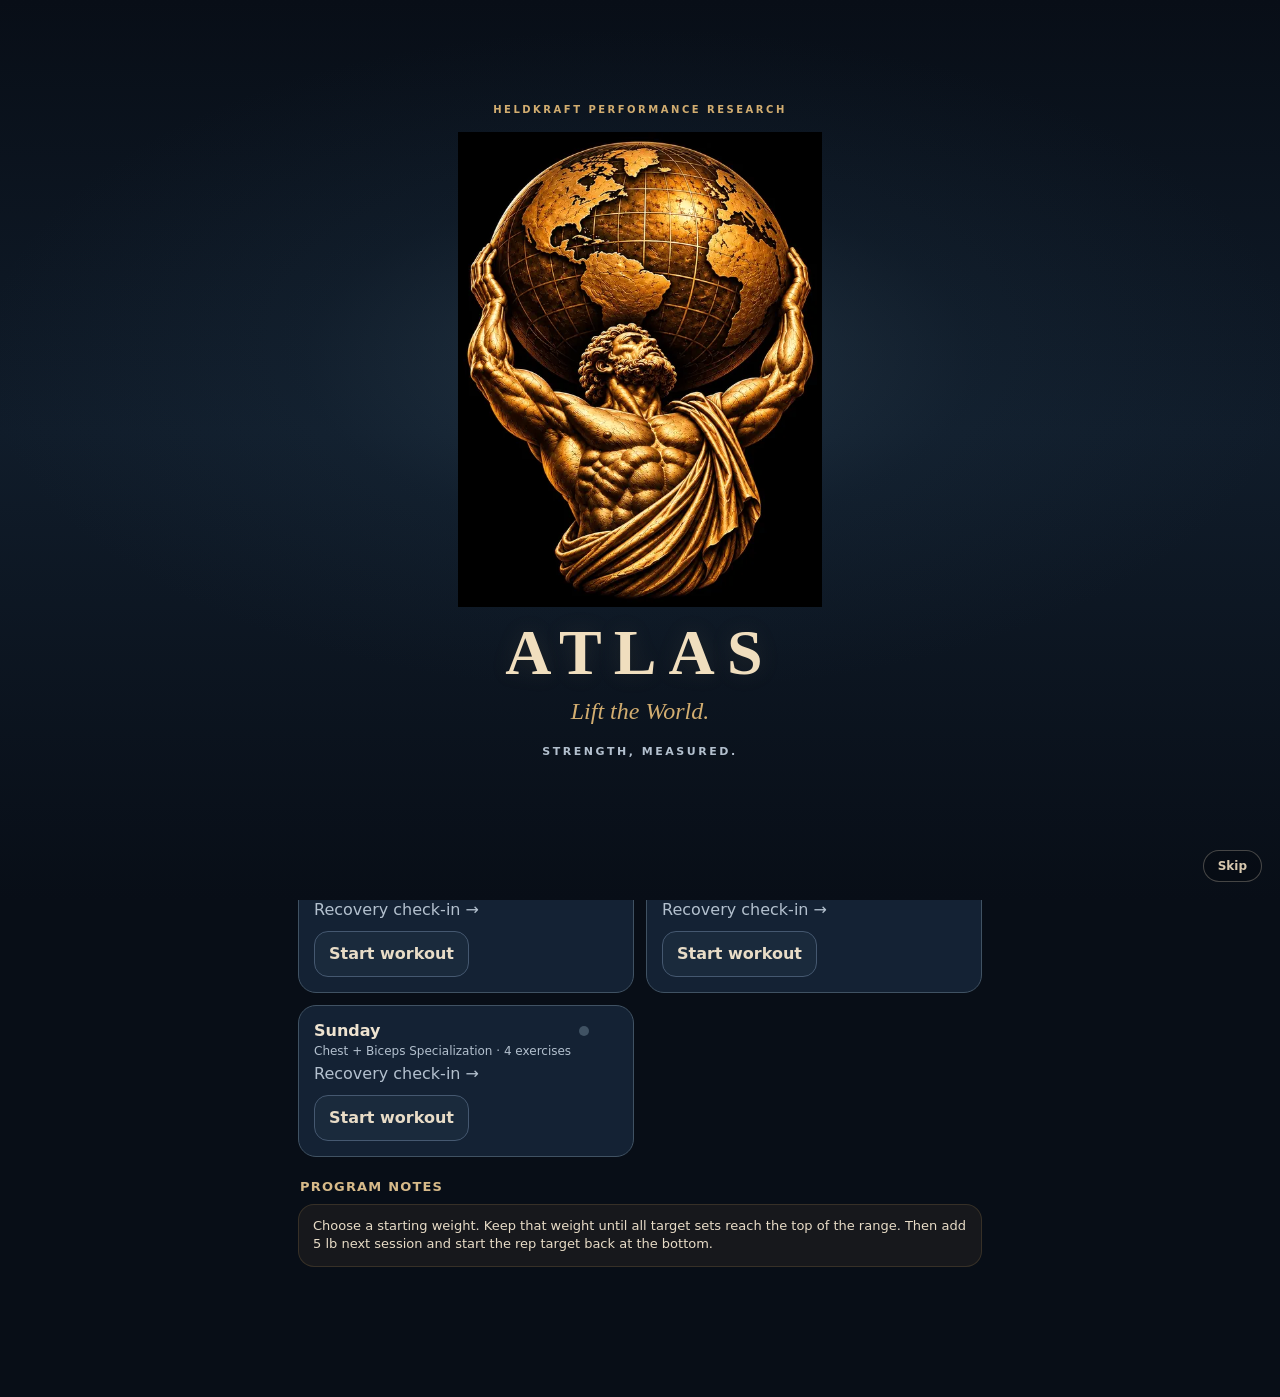
==== index.html @ 4b27bc98 "Stage matched navy and forest-green splash gradients without changing approved art" ====
<!doctype html>
<html lang="en">
<head>
  <meta charset="utf-8">
  <meta name="viewport" content="width=device-width, initial-scale=1, viewport-fit=cover">
  <meta name="theme-color" content="#080E17">
  <meta name="apple-mobile-web-app-capable" content="yes">
  <meta name="apple-mobile-web-app-status-bar-style" content="black-translucent">
  <meta name="apple-mobile-web-app-title" content="Atlas">
  <link rel="manifest" href="manifest.json?v=identity3">
  <link rel="apple-touch-icon" sizes="180x180" href="icons/apple-touch-icon.png?v=icons3">
  <link rel="icon" type="image/png" sizes="192x192" href="icons/icon-192.png?v=icons3">
  <link rel="stylesheet" href="styles.css?v=identity3">
  <title>Atlas · Heldkraft Performance Research</title>
  <style id="heldkraft-launch-style">
  /* Heldkraft launch sequence — uses the approved local icon artwork, not a replacement image. */
  .hk-launch{position:fixed;inset:0;z-index:10000;min-height:100vh;min-height:100dvh;background:radial-gradient(ellipse 70% 44% at 50% 38%,rgba(197,154,89,.14),transparent 80%),#151B23;color:#E8DCC7;display:flex;align-items:center;justify-content:center;padding:calc(36px + env(safe-area-inset-top)) 18px calc(54px + env(safe-area-inset-bottom));text-align:center;isolation:isolate;opacity:1;visibility:visible;transition:opacity .45s ease,visibility .45s ease}
  .hk-launch--leaving{opacity:0;visibility:hidden;pointer-events:none}
  .hk-launch-inner{width:100%;max-width:560px;margin:auto;transform:translateY(-1vh)}
  .hk-launch-studio{font:800 10px/1.45 Inter,system-ui,sans-serif;letter-spacing:.25em;color:#D6AF74;margin-bottom:14px}
  .hk-launch-art{width:min(84vw,340px);height:min(67vw,260px);max-height:260px;overflow:hidden;margin:0 auto 8px;position:relative}
  .hk-launch-art img{display:block;width:100%;height:auto;mix-blend-mode:screen;filter:brightness(1.06) saturate(.94);clip-path:inset(0 0 38% 0);-webkit-mask-image:radial-gradient(ellipse 43% 38% at 50% 30%,#000 37%,rgba(0,0,0,.88) 60%,transparent 98%);mask-image:radial-gradient(ellipse 43% 38% at 50% 30%,#000 37%,rgba(0,0,0,.88) 60%,transparent 98%)}
  .hk-launch-title{font:700 clamp(43px, 11.5vw, 64px)/1.05 Georgia,'Times New Roman',serif;letter-spacing:.19em;margin:0 0 9px;color:#F0DCB7;text-shadow:0 0 27px rgba(210,157,83,.11)}
  .hk-launch-tagline{font:italic 24px/1.35 Georgia,'Times New Roman',serif;color:#E5B977;margin:0 0 17px}
  .hk-launch-subtitle{font:700 11px/1.5 Inter,system-ui,sans-serif;letter-spacing:.23em;text-transform:uppercase;color:#BFC4C4;margin:0}
  .hk-launch-skip{position:absolute;right:18px;bottom:calc(18px + env(safe-area-inset-bottom));border:1px solid rgba(232,220,199,.28);border-radius:24px;padding:8px 14px;font:600 12px Inter,system-ui,sans-serif;color:#D8C9AF;background:rgba(0,0,0,.14);cursor:pointer}
  .hk-launch-skip:focus-visible{outline:2px solid #E5B977;outline-offset:3px}
  @media(max-width:380px){.hk-launch-studio{font-size:8px;letter-spacing:.2em}.hk-launch-art{width:min(87vw,300px);height:min(68vw,242px)}.hk-launch-tagline{font-size:21px}.hk-launch-subtitle{font-size:10px}}
  @media(prefers-reduced-motion:reduce){.hk-launch{transition:none}}
  
  
  /* Borderless splash art revision: use the uploaded full-resolution Atlas / golden apple, not the framed Home Screen icon. */
  .hk-launch{background:#080E17}
  .hk-launch-inner{transform:translateY(-1vh)}
  .hk-launch-art{width:min(94vw,460px);height:min(56vh,475px);height:min(56dvh,475px);max-height:none;overflow:visible;margin:0 auto 12px}
  .hk-launch-art img{display:block;width:100%;height:100%;object-fit:contain;object-position:center center;clip-path:none;mix-blend-mode:normal;filter:none;-webkit-mask-image:none;mask-image:none}
  @media(max-height:700px){.hk-launch-art{height:min(49vh,365px);height:min(49dvh,365px)}.hk-launch-studio{margin-bottom:9px}}
  @media(max-height:600px){.hk-launch-art{height:min(42vh,310px);height:min(42dvh,310px)}}
  
  
  /* Coordinated launch treatment: retain approved borderless sculpture. */
  .hk-launch{background:radial-gradient(ellipse 58% 41% at 50% 37%,rgba(16,34,56,.35),transparent 87%),#000}
  .hk-launch-art img{mix-blend-mode:screen}
  .hk-launch-title{color:#F0DEBE}
  .hk-launch-studio,.hk-launch-tagline{color:#D2AD70}
  .hk-launch-subtitle{color:#B3C0CE}
  .hk-launch-skip:focus-visible{outline-color:#D2AD70}

  /* Cohesive launch refinement: match Atlas app surfaces, with a faint steel-blue light. */
  .hk-launch{
    background:
      radial-gradient(ellipse 67% 48% at 50% 40%,rgba(99,136,158,.21) 0%,rgba(42,71,93,.12) 39%,rgba(8,14,23,0) 77%),
      linear-gradient(180deg,#080E17 0%,#101C2A 48%,#080E17 100%);
    color:#EEE3D0;
  }
  .hk-launch-art img{mix-blend-mode:screen;filter:saturate(.96) brightness(1.02)}
  .hk-launch-title{color:#F0DEBE;text-shadow:0 0 24px rgba(210,173,112,.12)}
  .hk-launch-studio,.hk-launch-tagline{color:#D2AD70}
  .hk-launch-subtitle{color:#B3C0CE}

  </style>
  <link rel="preload" href="./icons/atlas-launch.webp?v=2" as="image" type="image/webp">
</head>
<body>
  <section class="hk-launch hk-launch--atlas" id="hkLaunchSplash" role="status" aria-label="ATLAS launching">
    <div class="hk-launch-inner">
      <div class="hk-launch-studio">HELDKRAFT PERFORMANCE RESEARCH</div>
      <div class="hk-launch-art" aria-hidden="true"><img src="./icons/atlas-launch.webp?v=2" alt="" width="512" height="512" fetchpriority="high"></div>
      <h2 class="hk-launch-title">ATLAS</h2>
      <p class="hk-launch-tagline">Lift the World.</p>
      <p class="hk-launch-subtitle">Strength, Measured.</p>
    </div>
    <button class="hk-launch-skip" type="button" id="hkLaunchSkip" aria-label="Skip launch screen">Skip</button>
  </section>
  <script>
  (function(){
    'use strict';
    const splash=document.getElementById('hkLaunchSplash');
    const skip=document.getElementById('hkLaunchSkip');
    if(!splash)return;
    let dismissed=false;
    let timer;
    function dismiss(){
      if(dismissed)return;
      dismissed=true;
      splash.classList.add('hk-launch--leaving');
      const reduce=window.matchMedia&&window.matchMedia('(prefers-reduced-motion: reduce)').matches;
      window.setTimeout(function(){splash.remove();},reduce?0:490);
    }
    if(skip)skip.addEventListener('click',function(){window.clearTimeout(timer);dismiss();},{once:true});
    timer=window.setTimeout(dismiss,2250);
  })();
  </script>

  <header class="app-header">
    <div>
      <div class="eyebrow">HELDKRAFT PERFORMANCE RESEARCH</div>
      <h1>ATLAS <span class="header-program">/ Barbarian Bulk</span></h1>
    </div>
    <button class="icon-btn" id="menuBtn" aria-label="Open menu">☰</button>
  </header>

  <main id="app" class="app-shell"></main>

  <nav class="bottom-nav atlas-four-tabs" aria-label="Main navigation">
    <button data-route="home" class="nav-btn active"><svg aria-hidden="true" viewBox="0 0 24 24"><path d="M6 7v10M3 9v6M18 7v10M21 9v6M6 12h12"/></svg><small>Workout</small></button>
    <button data-route="exercises" class="nav-btn"><svg aria-hidden="true" viewBox="0 0 24 24"><path d="M12 6c-3-2-6-2-9-1v13c3-1 6-1 9 1m0-13c3-2 6-2 9-1v13c-3-1-6-1-9 1m0-13v13"/></svg><small>Exercises</small></button>
    <button data-route="volume" class="nav-btn"><svg aria-hidden="true" viewBox="0 0 24 24"><path d="M5 19V12m5 7V6m5 13V9m5 10V3"/></svg><small>Volume</small></button>
    <button data-route="progress" class="nav-btn"><svg aria-hidden="true" viewBox="0 0 24 24"><path d="m3 17 6-6 4 3 8-9M15 5h6v6"/></svg><small>Progress</small></button>
  </nav>

  <dialog id="menuDialog" class="menu-dialog">
    <button class="menu-item" data-action="route-progress">📈 Progress</button>
    <button class="menu-item" data-action="route-plates">🧮 Plate Counter</button>
    <button class="menu-item" data-action="route-cardio">🏃 Cardio</button>
    <button class="menu-item" data-action="route-notes">📝 Notes</button>
    <button class="menu-item" data-action="route-library">⚔️ Program Library</button>
    <button class="menu-item" data-action="route-artwork">🖼️ Exercise Gallery</button>
    <button class="menu-item" data-action="route-program">🛠️ Program Editor</button>
    <button class="menu-item" data-action="route-settings">⚙️ Settings</button>
    <a class="menu-item atlas-external-menu" href="./hesperides/">🍏 Open Hesperides ↗</a>
    <button class="menu-item" data-action="export-macros">📂 Export legacy macros</button>
    <button class="menu-item" data-action="route-macros">🗄️ Legacy macro history</button>
    <hr class="menu-separator">
    <button class="menu-item" data-action="export">Export backup</button>
    <label class="menu-item file-item">Import backup<input id="importInput" type="file" accept="application/json" hidden></label>
    <button class="menu-item danger" data-action="reset">Reset all local data</button>
    <button class="menu-item" data-action="close">Close</button>
  </dialog>

  <dialog id="plateDialog" class="menu-dialog plate-dialog"></dialog>
  <dialog id="exerciseDetailDialog" class="menu-dialog atlas-detail-dialog"></dialog>
  <dialog id="noteDialog" class="menu-dialog note-dialog"></dialog>
  <div id="toast" class="toast" role="status" aria-live="polite"></div>
  <div id="restTimerDock" class="rest-dock" aria-live="polite"></div>

  <script src="nutrition.js?v=37.1"></script>
  <script src="cardio.js?v=37.1"></script>
  <script src="rest-timer.js?v=37.1"></script>
  <script src="warmup.js?v=37.1"></script>
  <script src="weight-sync.js?v=37.1"></script>
  <script src="volume.js?v=37.1"></script>
  <script src="plate-counter.js?v=37.1"></script>
  <script src="exercise-library.js?v=37.1"></script>
  <script src="atlas-programs.js?v=37.1"></script>
  <script src="atlas-recovery.js?v=37.1"></script>
  <script src="atlas-art-v36.js?v=37.1"></script>
  <script src="app.js?v=37.1" defer></script>
</body>
</html>
---- styles.css ----
:root{
  --bg:#151B23;--panel:#202A35;--panel2:#26323E;--text:#E8DCC7;--muted:#AEB9C3;--line:#56616D;
  --accent:#C59A59;--good:#46d18b;--warn:#ffcb57;--danger:#ff6b6b;--radius:18px;
  font-family:Inter,ui-sans-serif,system-ui,-apple-system,BlinkMacSystemFont,"Segoe UI",sans-serif;
}
*{box-sizing:border-box}html,body{margin:0;background:var(--bg);color:var(--text);min-height:100%;-webkit-tap-highlight-color:transparent}body{padding-bottom:calc(112px + env(safe-area-inset-bottom))}
button,input,select{font:inherit}button{color:inherit}button:focus-visible,input:focus-visible,select:focus-visible{outline:3px solid rgba(197,154,89,.45);outline-offset:2px}
.app-header{position:sticky;top:0;z-index:20;display:flex;justify-content:space-between;align-items:center;padding:calc(16px + env(safe-area-inset-top)) 18px 12px;background:rgba(11,15,20,.95);backdrop-filter:blur(16px);border-bottom:1px solid var(--line)}
.eyebrow{font-size:10px;font-weight:800;letter-spacing:.12em;color:var(--accent)}h1{font-size:24px;line-height:1.1;margin:3px 0 0}.icon-btn{width:44px;height:44px;border:1px solid var(--line);background:var(--panel);border-radius:14px;font-size:22px}
.app-shell{max-width:720px;margin:0 auto;padding:18px}.section-title{font-size:13px;text-transform:uppercase;letter-spacing:.08em;color:var(--muted);margin:22px 2px 10px;font-weight:800}
.hero{background:linear-gradient(135deg,#27313B,#202A35);border:1px solid var(--line);border-radius:24px;padding:18px;margin-bottom:16px}.hero h2{margin:0 0 6px;font-size:22px}.hero p{margin:0;color:var(--muted);font-size:14px}
.select-row{display:grid;grid-template-columns:1fr 1fr;gap:10px;margin-top:14px}.field-label{font-size:11px;color:var(--muted);display:block;margin:0 0 6px;font-weight:700;text-transform:uppercase}.select,.input{width:100%;height:46px;background:#171F29;border:1px solid var(--line);border-radius:12px;color:var(--text);padding:0 12px}
.day-grid{display:grid;grid-template-columns:1fr 1fr;gap:12px}.day-card{background:var(--panel);border:1px solid var(--line);border-radius:18px;padding:15px;min-height:132px;display:flex;flex-direction:column;justify-content:space-between}.day-top{display:flex;justify-content:space-between;gap:8px}.day-name{font-weight:800}.focus{font-size:12px;color:var(--muted);margin-top:4px}.done-dot{width:10px;height:10px;border-radius:50%;background:var(--line);margin-top:5px}.done-dot.done{background:var(--good);box-shadow:0 0 0 5px rgba(70,209,139,.12)}
.primary,.secondary,.danger-btn{border:0;border-radius:14px;min-height:46px;padding:0 14px;font-weight:800;cursor:pointer}.primary{background:var(--accent);color:#151515}.secondary{background:var(--panel2);border:1px solid var(--line)}.danger-btn{background:rgba(255,107,107,.12);color:var(--danger);border:1px solid rgba(255,107,107,.25)}
.action-row{display:flex;gap:10px;flex-wrap:wrap}.action-row>*{flex:1;min-width:140px}
.progress-bar{height:7px;background:#303B48;border-radius:20px;overflow:hidden}.progress-fill{height:100%;background:var(--accent);border-radius:20px;transition:width .2s}
.workout-head{display:flex;justify-content:space-between;align-items:flex-start;gap:10px;margin-bottom:14px}.back{border:1px solid var(--line);background:var(--panel);border-radius:12px;padding:10px 12px}.workout-head h2{margin:0;font-size:22px}.workout-head p{margin:5px 0 0;color:var(--muted);font-size:13px}
.exercise{background:var(--panel);border:1px solid var(--line);border-radius:20px;margin:12px 0;padding:15px}.exercise-head{display:flex;justify-content:space-between;gap:12px;align-items:flex-start}.exercise-name{font-weight:850;font-size:17px}.range{color:var(--muted);font-size:12px;margin-top:3px}.add-badge{font-size:10px;font-weight:900;color:#111;background:var(--accent);padding:6px 8px;border-radius:999px;white-space:nowrap}.keep-badge{font-size:10px;font-weight:900;color:var(--muted);border:1px solid var(--line);padding:5px 7px;border-radius:999px;white-space:nowrap}
.set-table{display:grid;grid-template-columns:38px 1fr 1fr 38px 32px;gap:8px;margin-top:13px;align-items:center}.set-table.header{color:var(--muted);font-size:11px;text-transform:uppercase;font-weight:800}.set-num{color:var(--muted);font-weight:800;text-align:center}.mini-input{height:42px;border-radius:11px;background:#171F29;border:1px solid var(--line);color:var(--text);padding:0 9px;width:100%;text-align:center}.set-status{font-size:16px;text-align:center}.set-status.good{color:var(--good)}.set-status.bad{color:var(--muted)}
.metrics{display:grid;grid-template-columns:repeat(3,1fr);gap:8px;margin-top:14px}.metric{background:#171F29;border:1px solid var(--line);border-radius:13px;padding:10px}.metric .label{font-size:10px;color:var(--muted);text-transform:uppercase;font-weight:800}.metric .value{font-size:18px;font-weight:900;margin-top:2px}
.progress-list{display:grid;gap:10px}.progress-item{background:var(--panel);border:1px solid var(--line);border-radius:16px;padding:14px}.progress-item .top{display:flex;justify-content:space-between;gap:10px}.progress-item .exercise-name{font-size:15px}.mini-grid{display:grid;grid-template-columns:repeat(6,1fr);gap:5px;margin-top:10px}.week-chip{background:#171F29;border:1px solid var(--line);border-radius:9px;padding:8px 2px;text-align:center}.week-chip .w{font-size:9px;color:var(--muted)}.week-chip .v{font-size:11px;font-weight:800;margin-top:2px}.week-chip.active{border-color:rgba(197,154,89,.6)}
.info{background:rgba(197,154,89,.08);border:1px solid rgba(197,154,89,.18);border-radius:16px;padding:12px 14px;color:#E8DCC7;font-size:13px;line-height:1.45}.muted{color:var(--muted)}.empty{padding:30px 0;text-align:center;color:var(--muted)}
.bottom-nav{position:fixed;left:0;right:0;bottom:0;z-index:30;background:rgba(14,19,26,.97);backdrop-filter:blur(16px);border-top:1px solid var(--line);display:grid;grid-template-columns:repeat(5,minmax(0,1fr));padding:8px max(8px,env(safe-area-inset-left)) calc(8px + env(safe-area-inset-bottom))}.nav-btn{border:0;background:none;padding:7px 4px;border-radius:12px;display:flex;flex-direction:column;align-items:center;gap:3px;color:var(--muted)}.nav-btn.active{color:var(--accent);background:rgba(197,154,89,.06)}.nav-btn span{font-size:19px}.nav-btn small{font-size:10px;font-weight:800}
.menu-dialog{border:1px solid var(--line);border-radius:20px;background:var(--panel);color:var(--text);padding:8px;min-width:min(92vw,360px);box-shadow:0 25px 80px rgba(0,0,0,.45)}.menu-dialog::backdrop{background:rgba(0,0,0,.6)}.menu-item{display:block;width:100%;border:0;background:none;text-align:left;padding:14px 13px;border-radius:13px}.menu-item:hover{background:var(--panel2)}.menu-item.danger{color:var(--danger)}.menu-separator{border:0;border-top:1px solid var(--line);margin:6px 8px}
.toast{position:fixed;left:50%;bottom:92px;transform:translate(-50%,20px);opacity:0;pointer-events:none;z-index:50;background:#f6f6f6;color:#111;padding:11px 15px;border-radius:999px;font-size:13px;font-weight:800;transition:.2s}.toast.show{opacity:1;transform:translate(-50%,0)}
@media (max-width:460px){.day-grid{grid-template-columns:1fr}.select-row{grid-template-columns:1fr 1fr}.app-shell{padding:15px}.metrics{grid-template-columns:1fr 1fr 1fr}.mini-grid{grid-template-columns:repeat(6,1fr)}}

.macro-grid{display:grid;grid-template-columns:repeat(3,1fr);gap:10px}.macro-card{background:var(--panel);border:1px solid var(--line);border-radius:18px;padding:14px}.macro-big{font-size:28px;font-weight:900}.macro-table{width:100%;border-collapse:collapse}.macro-table th,.macro-table td{padding:9px 5px;border-bottom:1px solid var(--line);text-align:right}.macro-table th:first-child,.macro-table td:first-child{text-align:left}.recommend{margin-top:14px;border-radius:16px;padding:14px;background:rgba(197,154,89,.08);border:1px solid rgba(197,154,89,.18)}.history-row{display:grid;grid-template-columns:1.2fr repeat(4,.8fr);gap:5px;font-size:12px;padding:8px 0;border-bottom:1px solid var(--line)}@media(max-width:460px){.macro-grid{grid-template-columns:1fr 1fr}.history-row{grid-template-columns:1.3fr repeat(4,.7fr);font-size:10px}}

.volume-card{background:var(--panel);border:1px solid var(--line);border-radius:16px;padding:14px;margin-bottom:10px}.volume-row{display:grid;grid-template-columns:1.25fr .75fr .75fr .7fr;gap:8px;align-items:center}.volume-head{font-size:10px;color:var(--muted);font-weight:800;text-transform:uppercase}.volume-number{font-weight:900;text-align:center}.volume-status{font-size:11px;font-weight:900;text-align:center;padding:5px 7px;border-radius:999px}.volume-status.MV{background:rgba(148,163,184,.15)}.volume-status.MEV{background:rgba(56,189,248,.15)}.volume-status.MAV{background:rgba(34,197,94,.15)}.volume-status.MRV{background:rgba(239,68,68,.18)}

.superset-badge{display:inline-block;margin-left:8px;padding:2px 7px;border:1px solid var(--accent);border-radius:999px;color:var(--accent);font-size:10px;font-weight:800;letter-spacing:.06em;vertical-align:middle}
.rest-controls{display:flex;justify-content:space-between;align-items:center;gap:10px;margin-top:14px;padding:11px 12px;background:#171F29;border:1px solid var(--line);border-radius:14px}.rest-label{font-size:12px;font-weight:900;text-transform:uppercase;letter-spacing:.06em}.rest-note{font-size:10px;color:var(--muted);margin-top:3px}.rest-start{min-height:42px;flex:0 0 auto}.rest-dock{position:fixed;left:12px;right:12px;bottom:calc(88px + env(safe-area-inset-bottom));z-index:40;background:rgba(18,24,33,.98);border:1px solid rgba(197,154,89,.35);border-radius:20px;padding:12px;box-shadow:0 18px 50px rgba(0,0,0,.45);transform:translateY(20px);opacity:0;pointer-events:none;transition:.18s}.rest-dock.show{transform:translateY(0);opacity:1;pointer-events:auto}.rest-dock-head{display:flex;justify-content:space-between;align-items:center;gap:10px}.rest-dock-title{font-size:10px;letter-spacing:.1em;color:var(--accent);font-weight:900}.rest-dock-time{font-size:32px;font-weight:950;line-height:1;margin-top:4px}.rest-dock-actions{display:grid;grid-template-columns:1fr 1fr 1fr;gap:8px;margin-top:10px}.rest-dock-actions .secondary{min-height:42px}.rest-dock .icon-btn{width:42px;height:42px}@media(max-width:460px){.rest-controls{align-items:stretch;flex-direction:column}.rest-start{width:100%}.rest-dock{left:8px;right:8px}}

.warmup-block{margin-top:14px;padding:11px 12px;background:rgba(197,154,89,.055);border:1px solid rgba(197,154,89,.16);border-radius:14px}.warmup-title{font-size:11px;font-weight:900;text-transform:uppercase;letter-spacing:.07em;color:var(--accent);margin-bottom:4px}.warmup-row{display:flex;justify-content:space-between;align-items:center;gap:10px;padding:9px 0;border-top:1px solid rgba(255,255,255,.06)}.warmup-row:first-of-type{border-top:0}.warmup-row b{display:block;font-size:14px}.warmup-row span{display:block;color:var(--muted);font-size:10px;margin-top:2px}.warmup-rest{min-height:38px;padding:0 10px;font-size:11px;white-space:nowrap}.warmup-foot,.warmup-empty{font-size:10px;color:var(--muted);line-height:1.4;margin-top:5px}@media(max-width:460px){.warmup-row{align-items:stretch;flex-direction:column}.warmup-rest{width:100%}}

/* v18 rep-range placeholders + plate counter */
.set-reps::placeholder{color:#7f8a98;opacity:.85;font-weight:800}.plate-quick{border:1px solid rgba(197,154,89,.3);background:rgba(197,154,89,.07);color:var(--accent);border-radius:11px;padding:7px 9px;font-size:11px;font-weight:900;white-space:nowrap}.bottom-nav{grid-template-columns:repeat(5,minmax(0,1fr));white-space:nowrap}.bottom-nav .nav-btn small{font-size:10px}.plate-controls{display:grid;gap:10px}.bar-presets{display:flex;gap:7px;flex-wrap:wrap}.bar-presets button{border:1px solid var(--line);background:#171F29;color:var(--text);border-radius:11px;min-height:40px;padding:0 10px;font-weight:800}.bar-presets button.active{border-color:var(--accent);color:var(--accent);background:rgba(197,154,89,.08)}.hidden{display:none!important}.plate-target-row{display:grid;grid-template-columns:70px 1fr 70px;gap:8px}.plate-target-input{text-align:center;font-size:20px;font-weight:900}.plate-slider{width:100%;accent-color:var(--accent)}.plate-result{margin-top:4px}.plate-total{font-size:38px;font-weight:950;text-align:center;margin:8px 0 14px}.plate-total span{font-size:12px;color:var(--muted);font-weight:800}.plate-side-title{text-align:center;text-transform:uppercase;font-size:10px;color:var(--muted);font-weight:900;letter-spacing:.08em}.plate-stack{display:flex;gap:8px;flex-wrap:wrap;justify-content:center;margin:10px 0}.plate-chip{min-width:105px;background:#171F29;border:1px solid var(--line);border-radius:14px;padding:11px;text-align:center}.plate-chip b{display:block;font-size:16px}.plate-chip span{font-size:10px;color:var(--muted)}.plate-math{text-align:center;font-size:11px}.plate-dialog{width:min(92vw,520px);padding:16px}.plate-dialog-head{display:flex;justify-content:space-between;align-items:center;margin-bottom:12px}.plate-dialog-head h3{margin:0;font-size:20px}@media(max-width:460px){.plate-quick{padding:6px 7px}.bottom-nav .nav-btn{padding:6px 1px}.bottom-nav .nav-btn span{font-size:17px}.bottom-nav .nav-btn small{font-size:8px}.plate-target-row{grid-template-columns:60px 1fr 60px}}
.program-editor-list{display:grid;gap:12px}.program-slot{display:block}.editor-grid{display:grid;grid-template-columns:repeat(3,1fr);gap:10px;margin-top:10px}@media(max-width:520px){.editor-grid{grid-template-columns:1fr 1fr 1fr}.program-slot .select{margin-top:6px}}

/* v20 workout / exercise / set notes */
.note-btn{border:1px solid var(--line);background:var(--panel2);color:var(--text);border-radius:12px;min-height:42px;padding:0 11px;font-size:11px;font-weight:850;white-space:nowrap}.note-btn.has-note{border-color:rgba(197,154,89,.55);color:var(--accent);background:rgba(197,154,89,.08)}.note-btn.compact{width:38px;min-height:38px;padding:0;font-size:15px}.note-dialog{width:min(92vw,520px);padding:16px}.note-dialog-head{display:flex;justify-content:space-between;align-items:flex-start;gap:12px}.note-dialog-head h3{margin:0;font-size:19px}.note-textarea{width:100%;min-height:150px;resize:vertical;margin-top:14px;border:1px solid var(--line);border-radius:14px;background:#171F29;color:var(--text);padding:12px;font:inherit;line-height:1.45}.note-textarea:focus{outline:3px solid rgba(197,154,89,.35);outline-offset:2px}@media(max-width:460px){.set-table{grid-template-columns:32px 1fr 1fr 36px 24px;gap:6px}.note-btn.compact{width:36px}.workout-head>.note-btn{margin-top:0}}
/* v21 searchable/filterable notes */
.notes-search{margin-top:14px}.notes-search .input{width:100%}.notes-filters{display:grid;grid-template-columns:repeat(4,1fr);gap:10px;margin-top:12px}.notes-result-summary{margin-top:12px;font-size:12px;color:var(--muted)}.notes-list{display:grid;gap:10px}.note-result{background:var(--panel);border:1px solid var(--line);border-radius:16px;padding:14px}.note-result-top{display:flex;justify-content:space-between;gap:12px;align-items:flex-start}.note-result h3{margin:5px 0 0;font-size:16px}.note-type{font-size:9px;text-transform:uppercase;letter-spacing:.08em;color:var(--accent);font-weight:900}.note-meta{font-size:10px;color:var(--muted);white-space:nowrap}.note-result p{margin:12px 0;color:var(--text);white-space:pre-wrap;line-height:1.45}.note-result .secondary{min-height:38px}@media(max-width:760px){.notes-filters{grid-template-columns:1fr 1fr}}@media(max-width:460px){.notes-filters{grid-template-columns:1fr}.note-result-top{flex-direction:column;gap:4px}}

/* v24: visually distinct exercise cards and compact, collapsed warm-up */
.exercise{background:#202A35;border:1px solid #56616D;border-radius:19px;margin:20px 0;padding:16px;box-shadow:0 6px 18px rgba(0,0,0,.16);border-left:4px solid #78828D}
.exercise.exercise-active{border-left-color:#65a8f5;background:#273746}
.exercise.exercise-complete{border-left-color:var(--good)}
.exercise-index{font-size:10px;font-weight:850;letter-spacing:.09em;color:#D2C4AE;margin-bottom:5px}
.exercise-head{padding-bottom:12px;border-bottom:1px solid #56616D;flex-wrap:wrap}
.exercise-name{font-size:18px;line-height:1.25}
.exercise .set-table.header{margin-top:15px}
.warmup-disclosure{margin-top:12px;background:#19232E;border:1px solid #56616D;border-radius:12px;overflow:hidden}
.warmup-disclosure summary{padding:12px 13px;cursor:pointer;color:#E8DCC7;font-size:12px;font-weight:850;list-style-position:inside}
.warmup-disclosure summary span{font-weight:500;color:#C2B6A4}
.warmup-disclosure[open] summary{border-bottom:1px solid #56616D}
.warmup-disclosure .warmup-block{margin:8px;border-color:#56616D}
.editor-slot-head{display:flex;align-items:center;justify-content:space-between;gap:8px}
.editor-move-controls{display:flex;gap:7px}
.editor-move-controls button{min-width:43px;min-height:42px;font-size:19px}
.editor-move-controls button:disabled{opacity:.3}

/* v25 Heldkraft Atlas heritage palette */
.app-header{background:rgba(21,27,35,.97)}
.bottom-nav{background:rgba(21,27,35,.98)}
.hero{background:linear-gradient(135deg,#26323E,#202A35)}
.primary,.add-badge{color:#151B23}
.exercise{background:#202A35;border-color:#56616D}
.exercise.exercise-active{background:#273746}
.warmup-disclosure{background:#19232E}

.exercise-actions{display:flex;gap:8px;flex-wrap:wrap;margin:10px 0 4px}.exercise-actions button{flex:1;min-width:125px}.skipped-exercise{opacity:.7;border-style:dashed}.swap-option{display:flex;gap:10px;align-items:center;padding:10px 0;color:var(--text);font-size:14px}.swap-option input{accent-color:#C59A59}

/* v27: Heldkraft Atlas heritage interface — dark, gold, high legibility */
:root{--bg:#151B23;--panel:#202A35;--panel2:#273440;--text:#E8DCC7;--muted:#B8C2CB;--accent:#C59A59;--line:#56616D}
body{background:#151B23;color:#E8DCC7}
.app-header{background:#151B23;border-bottom:1px solid rgba(197,154,89,.24)}
.app-header .eyebrow{color:#C59A59;letter-spacing:.15em;font-size:9px}
.app-header h1{color:#E8DCC7;letter-spacing:.15em;font-family:Georgia,serif;font-size:22px}
.header-program{font:600 11px system-ui,sans-serif;letter-spacing:0;color:#AAB7C7;vertical-align:middle}
.hero{background:linear-gradient(150deg,#263440,#19232D);border:1px solid rgba(197,154,89,.28)}
.hero h2,.workout-head h2{color:#E8DCC7}
.section-title{color:#D7BA89;letter-spacing:.09em}
.exercise{background:#202A35!important;border:1px solid #56616D;border-left:3px solid #758394!important;border-radius:19px;box-shadow:0 12px 32px rgba(0,0,0,.22);padding:16px;margin:20px 0}
.exercise.exercise-active{border-left-color:#C59A59!important;background:#253442!important}
.exercise.exercise-complete{border-left-color:#72BD91!important}
.exercise-head{border-bottom:1px solid rgba(232,220,199,.18);padding-bottom:13px;gap:8px}
.exercise-index{color:#C59A59;font-size:10px;letter-spacing:.12em}
.exercise-name{font-size:19px;font-weight:850;color:#F5EADB}
.exercise .range{color:#C4CFD7}
.exercise-more{margin:10px 0 6px;position:relative}
.exercise-more>summary{list-style:none;display:inline-flex;align-items:center;gap:7px;border:1px solid rgba(197,154,89,.55);color:#EAC17D;border-radius:12px;min-height:38px;padding:0 13px;cursor:pointer;font-weight:900;letter-spacing:2px;background:#17222D}
.exercise-more>summary::-webkit-details-marker{display:none}
.exercise-more>summary span{font-size:11px;letter-spacing:0;font-weight:750}
.exercise-more[open]>summary{background:#3A3026}
.exercise-more .exercise-actions{display:grid;grid-template-columns:1fr 1fr;gap:8px;background:#18222C;border:1px solid #56616D;border-radius:12px;padding:9px;margin:8px 0 0}
.exercise-more .exercise-actions button{min-width:0;min-height:44px}
.mini-input,.input,.select{background:#18222D!important;color:#F1E7D7!important;border-color:#56616D!important}
.mini-input:focus,.input:focus,.select:focus{outline:2px solid rgba(197,154,89,.65);outline-offset:1px}
.set-table.header{color:#C59A59;letter-spacing:.08em;text-transform:uppercase}
.metrics .metric{background:#18232E;border:1px solid #485969;border-radius:12px}
.metrics .value{color:#F2E5D0}
.primary{background:linear-gradient(135deg,#E2B875,#C59A59)!important;color:#151B23!important;font-weight:900;border-radius:12px}
.secondary{border-color:#56616D;color:#E8DCC7;background:#25313E}
.bottom-nav{background:#151B23;border-top:1px solid rgba(197,154,89,.3)}
.bottom-nav .nav-btn.active{color:#E6BA72}
.warmup-disclosure{background:#17222D;border-color:#485969}
.note-btn.has-note{border-color:#C59A59}
.menu-dialog,.note-dialog,.plate-dialog{background:#1C2732;color:#E8DCC7;border:1px solid #56616D}
@media(max-width:460px){.app-header h1{font-size:20px}.header-program{font-size:9px}.exercise{padding:13px}.exercise-more .exercise-actions{grid-template-columns:1fr}.exercise-more .exercise-actions button{width:100%}}


/* v28: original offline exercise studies and clearer illustrated workout headers */
.exercise-head{display:flex;align-items:center;gap:12px}
.exercise-heading{flex:1;min-width:155px}
.exercise-illustration{flex:0 0 108px;width:108px;height:92px;border:1px solid rgba(197,154,89,.38);background:#17222D;border-radius:14px;overflow:hidden;padding:0;cursor:pointer;display:flex;align-items:center;justify-content:center}
.exercise-illustration img{width:100%;height:100%;object-fit:contain;display:block}
.exercise-illustration:focus-visible{outline:3px solid #C59A59;outline-offset:2px}
.exercise-illustration:hover{border-color:#C59A59}
.exercise-head .plate-quick{margin-left:auto}
.atlas-detail-dialog{width:min(94vw,500px);max-height:85vh;overflow-y:auto;padding:18px;border-radius:20px}
.atlas-detail-top{display:flex;justify-content:space-between;gap:10px;align-items:start}
.atlas-detail-top h2{margin:4px 0 12px;color:#E8DCC7;font-family:Georgia,serif}
.atlas-detail-art{display:block;width:100%;max-height:275px;object-fit:contain;border-radius:16px;background:#17222D;border:1px solid #56616D}
.atlas-detail-grid{display:grid;gap:10px;margin:14px 0}
.atlas-detail-grid>div{padding:11px;border:1px solid #56616D;border-radius:12px;background:#17222D}
.atlas-detail-grid small{display:block;color:#C59A59;font-size:10px;letter-spacing:.07em;margin-bottom:4px}
.atlas-detail-grid strong{font-size:13px;color:#E8DCC7}
.atlas-detail-note{font-size:12px;line-height:1.5;color:#B8C2CB}
@media(max-width:410px){.exercise-illustration{flex-basis:80px;width:80px;height:78px}.exercise-heading{min-width:110px}.exercise-name{font-size:16px}}

/* Atlas dual-illustration pilot */
.atlas-pilot-positions{display:grid;grid-template-columns:1fr 1fr;gap:10px;margin:12px 0}
.atlas-pilot-positions>div,.atlas-pilot-cues{background:#17222D;border:1px solid #56616D;border-radius:12px;padding:12px}
.atlas-pilot-positions small,.atlas-pilot-cues small{display:block;color:#C59A59;font-size:11px;letter-spacing:.08em;font-weight:700;margin-bottom:6px}
.atlas-pilot-positions span{display:block;color:#E8DCC7;font-size:12px;line-height:1.5}
.atlas-pilot-cues ul{margin:7px 0 0;padding-left:20px;color:#E8DCC7;font-size:13px;line-height:1.65}

/* v30: technical movement position schematics */
.atlas-position-art{width:100%;height:auto;aspect-ratio:7/5;object-fit:contain;display:block;background:#151B23;border:1px solid #56616D;border-radius:10px;margin:7px 0}
.atlas-pilot-positions{display:grid;grid-template-columns:repeat(2,minmax(0,1fr));gap:10px}
.atlas-pilot-positions>div{min-width:0}
.atlas-pilot-positions span{font-size:.78rem;line-height:1.35;display:block}

/* v32: genuine engraved start/finish illustrations, no stick-figure schematics */
.atlas-position-art{height:clamp(140px,33vw,230px);aspect-ratio:auto;object-fit:contain;background:#101820;padding:3px}
@media(max-width:420px){.atlas-pilot-positions>div{padding:8px}.atlas-position-art{height:170px}}


/* ATLAS v35 — per-muscle recovery check-in and adjusted volume */
.recovery-panel{border:1px solid rgba(197,154,89,.58);background:linear-gradient(155deg,#1C2935,#18222D)}
.recovery-panel .exercise-name{color:#E8DCC7}
.recovery-grid{display:grid;grid-template-columns:repeat(2,minmax(0,1fr));gap:10px;margin:13px 0}
.recovery-field{display:flex;flex-direction:column;gap:5px;min-width:0}
.recovery-field .select{width:100%;max-width:100%;font-size:14px}
.recovery-warning{margin:12px 0;font-size:12px}
.recovery-note{border:1px solid #43515e;background:#151e28;padding:10px;border-radius:10px;line-height:1.35}
.recovery-note strong{display:block;font-size:13px;color:#D9B177}
.recovery-note .muted{margin-top:6px;font-size:12px}
.recovery-set-list{display:flex;flex-direction:column;gap:7px;margin:12px 0}
.recovery-set-row{display:flex;justify-content:space-between;align-items:center;gap:12px;padding:9px 10px;border:1px solid #3d4a58;border-radius:10px;background:#151e28}
.recovery-set-row strong{font-size:13px}
.recovery-set-row .muted{font-size:11px;margin-top:4px}
.recovery-set-row label{display:flex;flex-direction:column;gap:4px;min-width:72px}
.recovery-set-input{width:72px;max-width:72px;text-align:center}
.recovery-volume-row{display:grid;grid-template-columns:minmax(94px,2fr) repeat(3,minmax(36px,1fr)) minmax(42px,.85fr);gap:5px;align-items:center;padding:11px 8px;font-size:12px}
.recovery-volume-row .volume-number{text-align:center;white-space:nowrap}
.recovery-volume-row .volume-status{font-size:10px;text-align:center;overflow:hidden}
.recovery-volume-head{font-size:10px;font-weight:700;letter-spacing:.02em;color:#D4AD70}
.recovery-volume-head>div:not(:first-child){text-align:center}
@media(max-width:540px){.recovery-grid{grid-template-columns:1fr}.recovery-volume-row{grid-template-columns:minmax(85px,2fr) repeat(3,minmax(33px,1fr)) minmax(38px,.8fr);font-size:11px;padding:9px 5px}}


/* ATLAS v36 — image-first Exercise Gallery and CC0 anatomical reference art */
.atlas-art-reference{filter:grayscale(1) sepia(1) saturate(2.35) hue-rotate(-8deg) contrast(1.18) brightness(.94)}
.atlas-gallery-grid{display:grid;grid-template-columns:repeat(2,minmax(0,1fr));gap:12px;margin:12px 0 24px}
.atlas-gallery-card{display:flex;flex-direction:column;position:relative;text-align:left;padding:9px;min-width:0;min-height:222px;background:#18242f;border:1px solid #485969;border-radius:14px;color:#E8DCC7;cursor:pointer}
.atlas-gallery-card:focus-visible,.atlas-gallery-card:hover{outline:2px solid #C59A59;outline-offset:1px}
.atlas-gallery-card[hidden]{display:none!important}
.atlas-gallery-image{height:158px;display:flex;align-items:center;justify-content:center;overflow:hidden;border-radius:9px;background:#101820;border:1px solid #263746}
.atlas-gallery-image img{width:100%;height:100%;max-height:100%;object-fit:contain}
.atlas-gallery-description{padding:9px 3px 3px;display:flex;flex-direction:column;gap:4px}
.atlas-gallery-description b{font-size:13px;line-height:1.25;color:#E8DCC7}
.atlas-gallery-description small{font-size:10px;line-height:1.35;color:#AEBEC9}
.atlas-gallery-flag{position:absolute;top:14px;right:14px;color:#151B23;background:#D4AC67;font-size:12px;font-weight:900;width:22px;height:22px;border-radius:999px;display:grid;place-items:center}
.atlas-art-frames{display:grid;grid-template-columns:repeat(2,minmax(0,1fr));gap:10px;margin:14px 0}
.atlas-art-frames>div{background:#111c27;border:1px solid #485969;padding:7px;border-radius:12px;min-width:0}
.atlas-art-frames small{display:block;font-size:10px;font-weight:700;letter-spacing:.08em;color:#C59A59;margin:3px 3px 7px}
.atlas-art-frames img{display:block;width:100%;height:clamp(180px,40vw,270px);object-fit:contain;background:#111c27;border-radius:8px}
.atlas-art-warning{border-left:3px solid #C59A59;margin:12px 0}
.atlas-art-license{font-size:11px;line-height:1.5;color:#AEBEC9;margin:12px 2px 28px}
.atlas-art-license a{color:#E0B675;text-decoration:underline}
@media(max-width:385px){.atlas-gallery-grid{gap:8px}.atlas-gallery-card{padding:7px;min-height:200px}.atlas-gallery-image{height:130px}.atlas-art-frames img{height:180px}}

/* ATLAS v37 — four-tab navigation and true searchable exercise library */
.bottom-nav.atlas-four-tabs{display:grid;grid-template-columns:repeat(4,minmax(0,1fr));padding-bottom:env(safe-area-inset-bottom);max-width:none}
.atlas-four-tabs .nav-btn{display:flex;flex-direction:column;justify-content:center;align-items:center;gap:5px;min-width:0;padding:8px 2px;color:var(--muted);background:transparent}
.atlas-four-tabs .nav-btn svg{width:24px;height:24px;stroke:currentColor;stroke-width:1.9;stroke-linecap:round;stroke-linejoin:round;fill:none}
.atlas-four-tabs .nav-btn small{font-size:11px;white-space:nowrap}
.atlas-four-tabs .nav-btn.active{color:#E9BC78}
.atlas-library-hero #exSearch{width:100%;margin:5px 0 12px}
.atlas-library-filters{display:grid;grid-template-columns:repeat(2,minmax(0,1fr));gap:9px}
.atlas-library-filters label{display:flex;flex-direction:column;gap:5px;min-width:0}
.atlas-library-filters .select{width:100%;min-width:0;max-width:100%;font-size:12px}
.atlas-library-results{display:flex;flex-direction:column;gap:3px;margin-bottom:18px}
.atlas-library-row{display:flex;align-items:center;gap:12px;width:100%;min-height:84px;text-align:left;border:1px solid #485969;background:#18232e;padding:6px 9px;border-radius:12px;color:#E8DCC7}
.atlas-library-row[hidden]{display:none!important}
.atlas-library-row:hover,.atlas-library-row:focus-visible{border-color:#C59A59}
.atlas-library-thumb{display:flex;flex:none;align-items:center;justify-content:center;width:77px;height:68px;border:1px solid #314351;background:#111b25;border-radius:8px;overflow:hidden}
.atlas-library-thumb img{width:100%;height:100%;object-fit:contain}
.atlas-library-label{flex:1;min-width:0;display:flex;flex-direction:column;gap:6px}
.atlas-library-label strong{font-size:13px;line-height:1.25}
.atlas-library-label small{font-size:11px;color:#AEB9C3}
.atlas-library-chevron{font-size:26px;color:#C59A59;padding:0 4px}
.atlas-link-button{display:inline-flex;align-items:center;text-decoration:none;border:1px solid #56616D;border-radius:11px;padding:11px 14px;min-height:44px}
.atlas-external-menu{display:block;text-decoration:none}
@media(max-width:390px){.atlas-library-thumb{width:62px;height:60px}.atlas-library-row{gap:8px;min-height:72px}.atlas-four-tabs .nav-btn small{font-size:10px}}

/* ATLAS v37.1 — campaign tagline */
.atlas-brand-promise{font-family:Georgia,serif;font-size:21px;letter-spacing:.045em;color:#E3B673;font-weight:800;line-height:1.25;margin:0 0 13px}
.atlas-brand-promise small{display:block;font-family:Inter,ui-sans-serif,system-ui,sans-serif;font-size:10px;font-weight:700;letter-spacing:.18em;color:#B5C1C8;margin-top:5px}
@media(max-width:375px){.atlas-brand-promise{font-size:19px}}


/* HELDKRAFT gilded identity v2: shared charcoal and antique-gold palette. */
:root{--bg:#0F1012;--panel:#1B1D20;--panel2:#252628;--text:#E8DCC7;--muted:#B6B4AF;--line:#554A3D;--accent:#C59A59;color-scheme:dark}
html,body{background:var(--bg);color:var(--text)}
.app-header{background:rgba(11,12,14,.98);border-bottom-color:rgba(197,154,89,.36)}
.bottom-nav{background:rgba(12,13,15,.98);border-top-color:rgba(197,154,89,.36)}
.hero,.recovery-panel{background:linear-gradient(145deg,#28241F,#191B1D);border-color:rgba(197,154,89,.36)}
.day-card,.progress-item,.macro-card,.volume-card,.note-result{background:#1B1D20;border-color:#544A3D}
.exercise{background:#1D1F21!important;border-color:#544A3D!important;border-left-color:#7C6750!important}
.exercise.exercise-active{background:#2A2520!important;border-left-color:#C59A59!important}
.exercise.exercise-complete{border-left-color:#72BD91!important}
.exercise-head{border-bottom-color:rgba(232,220,199,.17)}
.icon-btn,.back,.secondary{background:#252528;border-color:#5C4E3F}
.menu-dialog,.note-dialog,.plate-dialog{background:#1B1D20;border-color:#655540}
.select,.input,.mini-input,.rest-controls{background:#131518!important;color:#F0E5D3!important;border-color:#5D5143!important}
.exercise-more>summary,.exercise-more .exercise-actions{background:#181A1D;border-color:#66533C}
.exercise-illustration,.atlas-gallery-image,.atlas-library-thumb{background:#111214;border-color:#514738}
.atlas-gallery-card,.atlas-library-row{background:#1A1C1F;border-color:#554B3D}
.atlas-gallery-card:hover,.atlas-library-row:hover,.atlas-gallery-card:focus-visible,.atlas-library-row:focus-visible{border-color:#C59A59}
.atlas-art-frames>div{background:#151719;border-color:#554B3D}
.atlas-library-row .atlas-library-chevron{color:#E8BA76}


/* Heldkraft identity study — Atlas: midnight blue, sculptural antique gold. */
:root{
  --bg:#080E17;--panel:#142234;--panel2:#1C2D41;
  --text:#EEE3D0;--muted:#B3C0CE;--line:#405263;--accent:#D2AD70;
}
html,body{background:var(--bg);color:var(--text)}
.app-header{background:rgba(7,13,23,.97);border-bottom-color:rgba(210,173,112,.30)}
.bottom-nav{background:rgba(7,14,23,.98);border-top-color:rgba(210,173,112,.28)}
.hero,.recovery-panel{background:linear-gradient(145deg,#192B3E,#0F1927);border-color:rgba(156,116,70,.52)}
.day-card,.progress-item,.macro-card,.volume-card,.note-result{background:#142234;border-color:#405263}
.exercise{background:#142131!important;border-color:#415264!important;border-left-color:#728DA6!important}
.exercise.exercise-active{background:#1D2B39!important;border-left-color:#D2AD70!important}
.exercise.exercise-complete{border-left-color:#72BD91!important}
.icon-btn,.back,.secondary{background:#1A2A3C;border-color:#455870}
.menu-dialog,.note-dialog,.plate-dialog{background:#142234;border-color:#506277}
.select,.input,.mini-input,.rest-controls{background:#0C1725!important;color:#EEE3D0!important;border-color:#42546B!important}
.exercise-more>summary,.exercise-more .exercise-actions{background:#132034;border-color:#53647B}
.exercise-illustration,.atlas-gallery-image,.atlas-library-thumb{background:#0B1522;border-color:#364C63}
.atlas-gallery-card,.atlas-library-row{background:#142234;border-color:#40566D}
.atlas-gallery-card:hover,.atlas-library-row:hover,.atlas-gallery-card:focus-visible,.atlas-library-row:focus-visible{border-color:#D2AD70}
.atlas-art-frames>div{background:#0E1A29;border-color:#40566D}
.atlas-library-row .atlas-library-chevron,.atlas-brand-promise{color:#D2AD70}
.atlas-brand-promise small{color:#B3C0CE}
.atlas-four-tabs .nav-btn.active{color:#D2AD70}
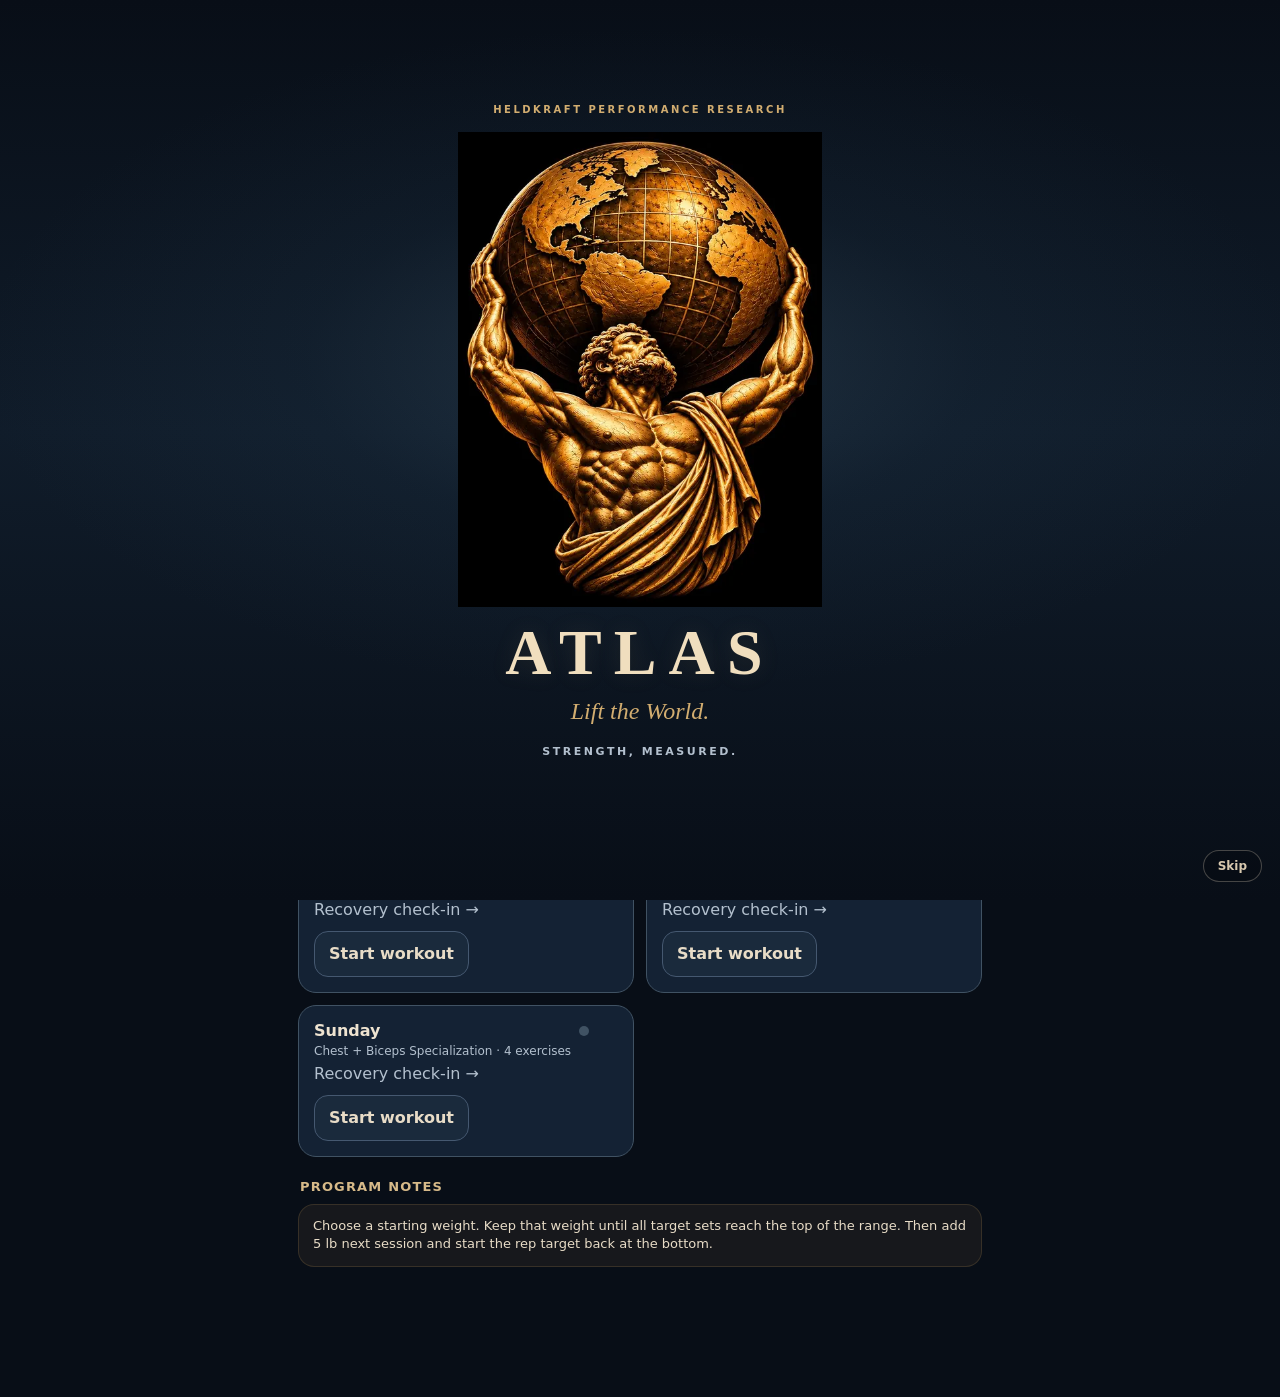
==== commit cc529200: "Preserve rich gold artwork with lighten blend over app-matched splash backgrounds" ====
--- a/index.html
+++ b/index.html
@@ -53,7 +53,7 @@
       linear-gradient(180deg,#080E17 0%,#101C2A 48%,#080E17 100%);
     color:#EEE3D0;
   }
-  .hk-launch-art img{mix-blend-mode:screen;filter:saturate(.96) brightness(1.02)}
+  .hk-launch-art img{mix-blend-mode:lighten;filter:none}
   .hk-launch-title{color:#F0DEBE;text-shadow:0 0 24px rgba(210,173,112,.12)}
   .hk-launch-studio,.hk-launch-tagline{color:#D2AD70}
   .hk-launch-subtitle{color:#B3C0CE}
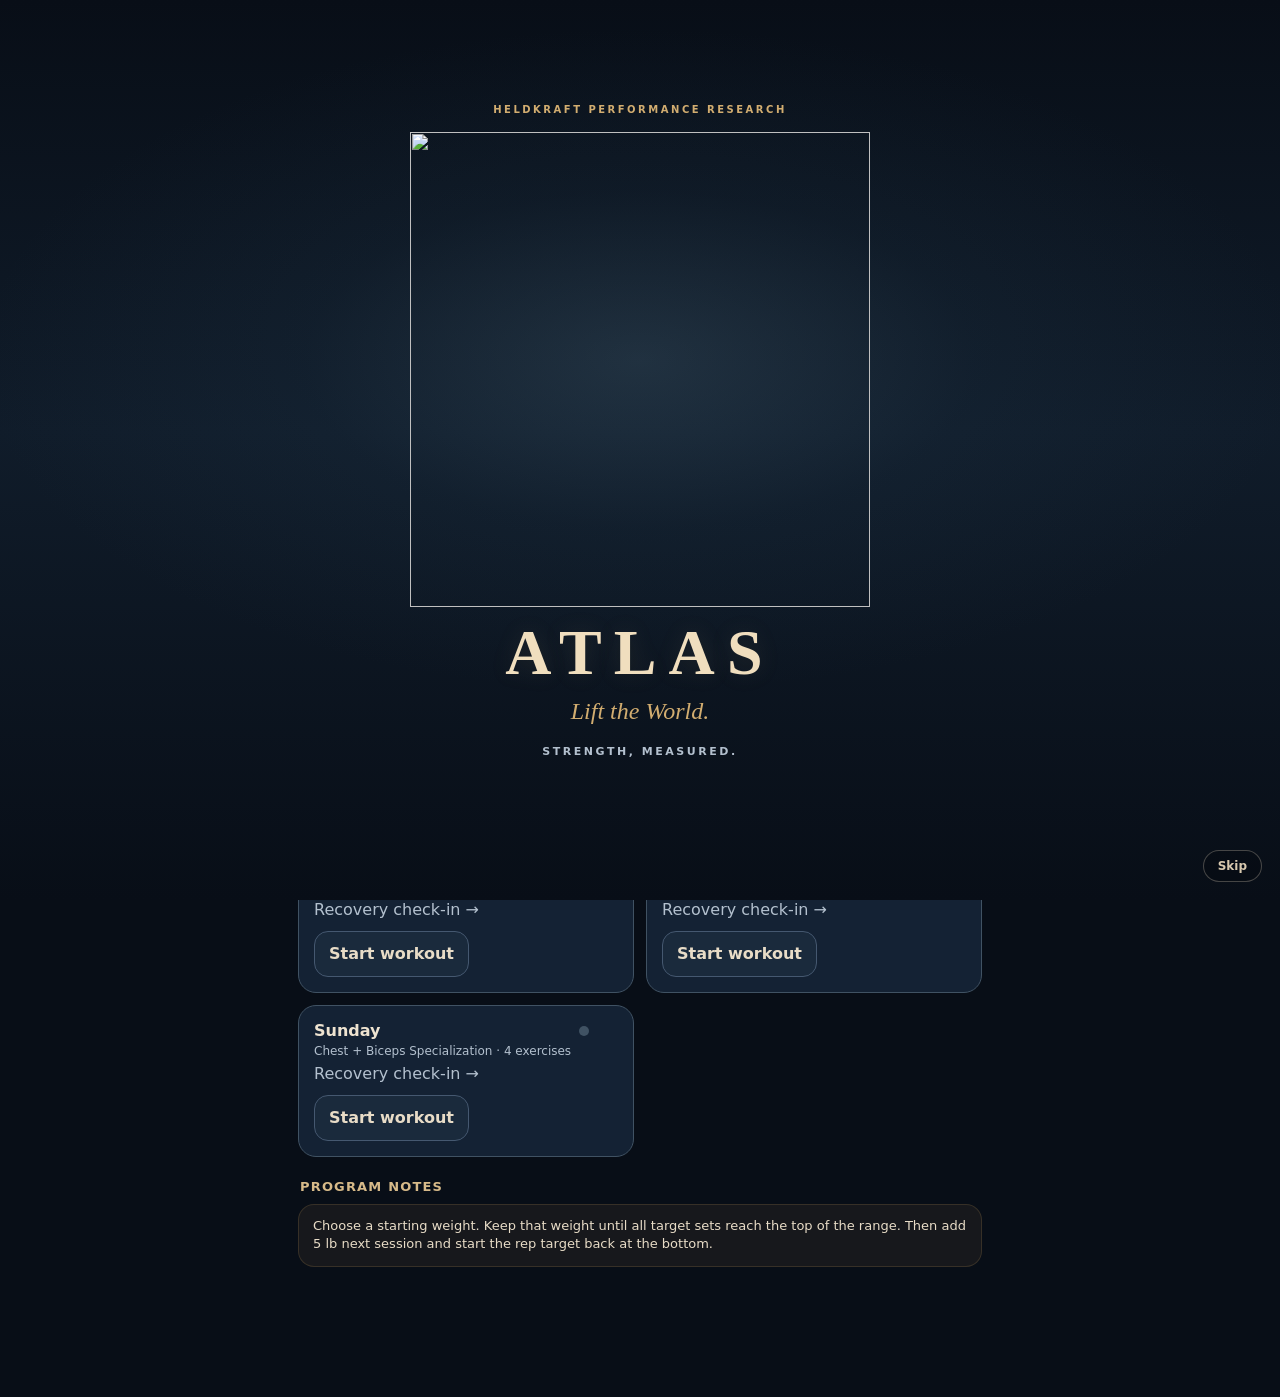
==== commit 04ba4186: "Fix black splash rectangles with true transparent Atlas and Hesperides cutout assets" ====
--- a/index.html
+++ b/index.html
@@ -53,19 +53,19 @@
       linear-gradient(180deg,#080E17 0%,#101C2A 48%,#080E17 100%);
     color:#EEE3D0;
   }
-  .hk-launch-art img{mix-blend-mode:lighten;filter:none}
+  .hk-launch-art img{mix-blend-mode:normal;filter:none}
   .hk-launch-title{color:#F0DEBE;text-shadow:0 0 24px rgba(210,173,112,.12)}
   .hk-launch-studio,.hk-launch-tagline{color:#D2AD70}
   .hk-launch-subtitle{color:#B3C0CE}
 
   </style>
-  <link rel="preload" href="./icons/atlas-launch.webp?v=2" as="image" type="image/webp">
+  <link rel="preload" href="./icons/atlas-launch-cutout.png?v=alpha1" as="image" type="image/png">
 </head>
 <body>
   <section class="hk-launch hk-launch--atlas" id="hkLaunchSplash" role="status" aria-label="ATLAS launching">
     <div class="hk-launch-inner">
       <div class="hk-launch-studio">HELDKRAFT PERFORMANCE RESEARCH</div>
-      <div class="hk-launch-art" aria-hidden="true"><img src="./icons/atlas-launch.webp?v=2" alt="" width="512" height="512" fetchpriority="high"></div>
+      <div class="hk-launch-art" aria-hidden="true"><img src="./icons/atlas-launch-cutout.png?v=alpha1" alt="" fetchpriority="high"></div>
       <h2 class="hk-launch-title">ATLAS</h2>
       <p class="hk-launch-tagline">Lift the World.</p>
       <p class="hk-launch-subtitle">Strength, Measured.</p>
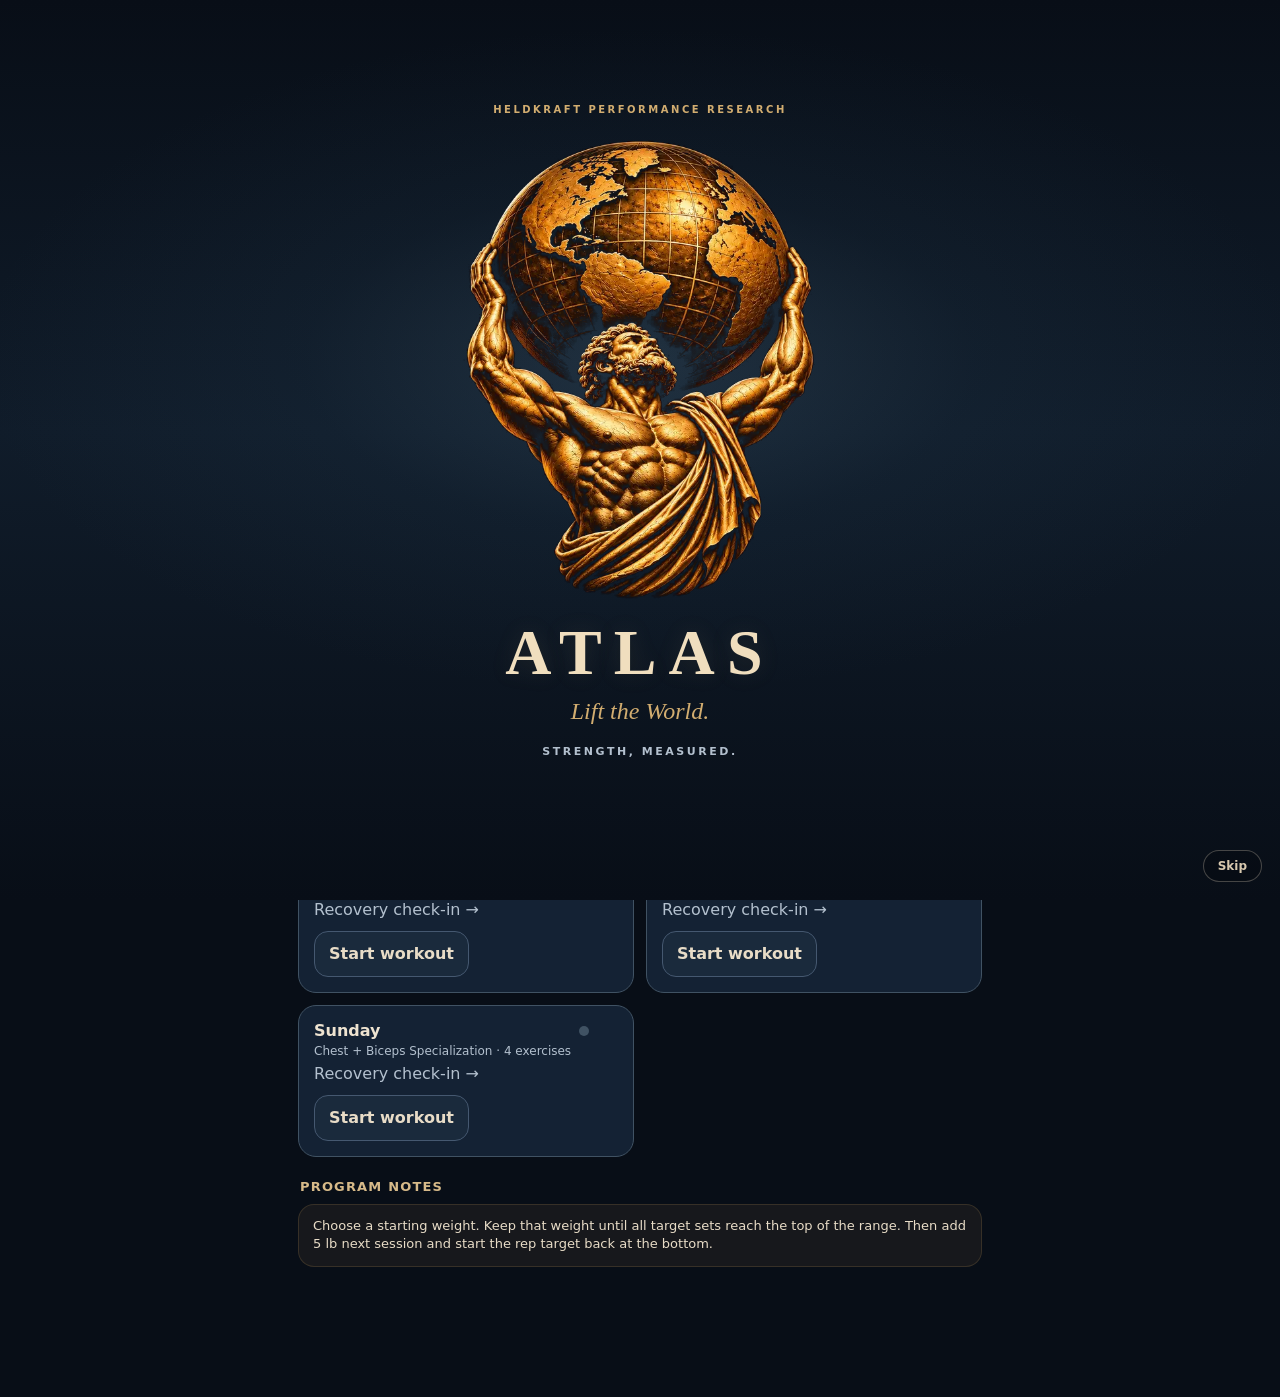
==== commit cb165899: "Add Atlas header emblem for parity with Hesperides" ====
--- a/index.html
+++ b/index.html
@@ -10,7 +10,7 @@
   <link rel="manifest" href="manifest.json?v=identity3">
   <link rel="apple-touch-icon" sizes="180x180" href="icons/apple-touch-icon.png?v=icons3">
   <link rel="icon" type="image/png" sizes="192x192" href="icons/icon-192.png?v=icons3">
-  <link rel="stylesheet" href="styles.css?v=identity3">
+  <link rel="stylesheet" href="styles.css?v=identity4">
   <title>Atlas · Heldkraft Performance Research</title>
   <style id="heldkraft-launch-style">
   /* Heldkraft launch sequence — uses the approved local icon artwork, not a replacement image. */
@@ -93,9 +93,12 @@
   </script>
 
   <header class="app-header">
-    <div>
-      <div class="eyebrow">HELDKRAFT PERFORMANCE RESEARCH</div>
-      <h1>ATLAS <span class="header-program">/ Barbarian Bulk</span></h1>
+    <div class="atlas-header-brand">
+      <img class="atlas-header-emblem" src="./icons/icon-192.png?v=icons3" width="44" height="44" alt="" aria-hidden="true">
+      <div class="atlas-header-text">
+        <div class="eyebrow">HELDKRAFT PERFORMANCE RESEARCH</div>
+        <h1>ATLAS <span class="header-program">/ Barbarian Bulk</span></h1>
+      </div>
     </div>
     <button class="icon-btn" id="menuBtn" aria-label="Open menu">☰</button>
   </header>
--- a/styles.css
+++ b/styles.css
@@ -269,3 +269,20 @@
 .atlas-library-row .atlas-library-chevron,.atlas-brand-promise{color:#D2AD70}
 .atlas-brand-promise small{color:#B3C0CE}
 .atlas-four-tabs .nav-btn.active{color:#D2AD70}
+
+
+/* Atlas header: mirror Hesperides' 44px branded emblem without changing its layout or colors. */
+.atlas-header-brand{display:flex;align-items:center;gap:10px;flex:1;min-width:0}
+.atlas-header-emblem{display:block;width:44px;height:44px;flex:0 0 44px;object-fit:contain;border-radius:10px}
+.atlas-header-text{min-width:0;flex:1}
+.atlas-header-text .eyebrow{font-size:clamp(7px,2.1vw,9px);letter-spacing:.10em;white-space:nowrap}
+.atlas-header-text h1{display:flex;align-items:baseline;flex-wrap:wrap;column-gap:8px;row-gap:2px;margin:3px 0 0}
+.atlas-header-text .header-program{white-space:nowrap}
+.app-header > #menuBtn{flex:0 0 44px;margin-left:10px}
+@media(max-width:390px){
+  .atlas-header-brand{gap:8px}
+  .atlas-header-emblem{width:40px;height:40px;flex-basis:40px}
+  .atlas-header-text h1{font-size:19px;letter-spacing:.10em}
+  .atlas-header-text .header-program{font-size:9px}
+  .app-header > #menuBtn{margin-left:6px}
+}
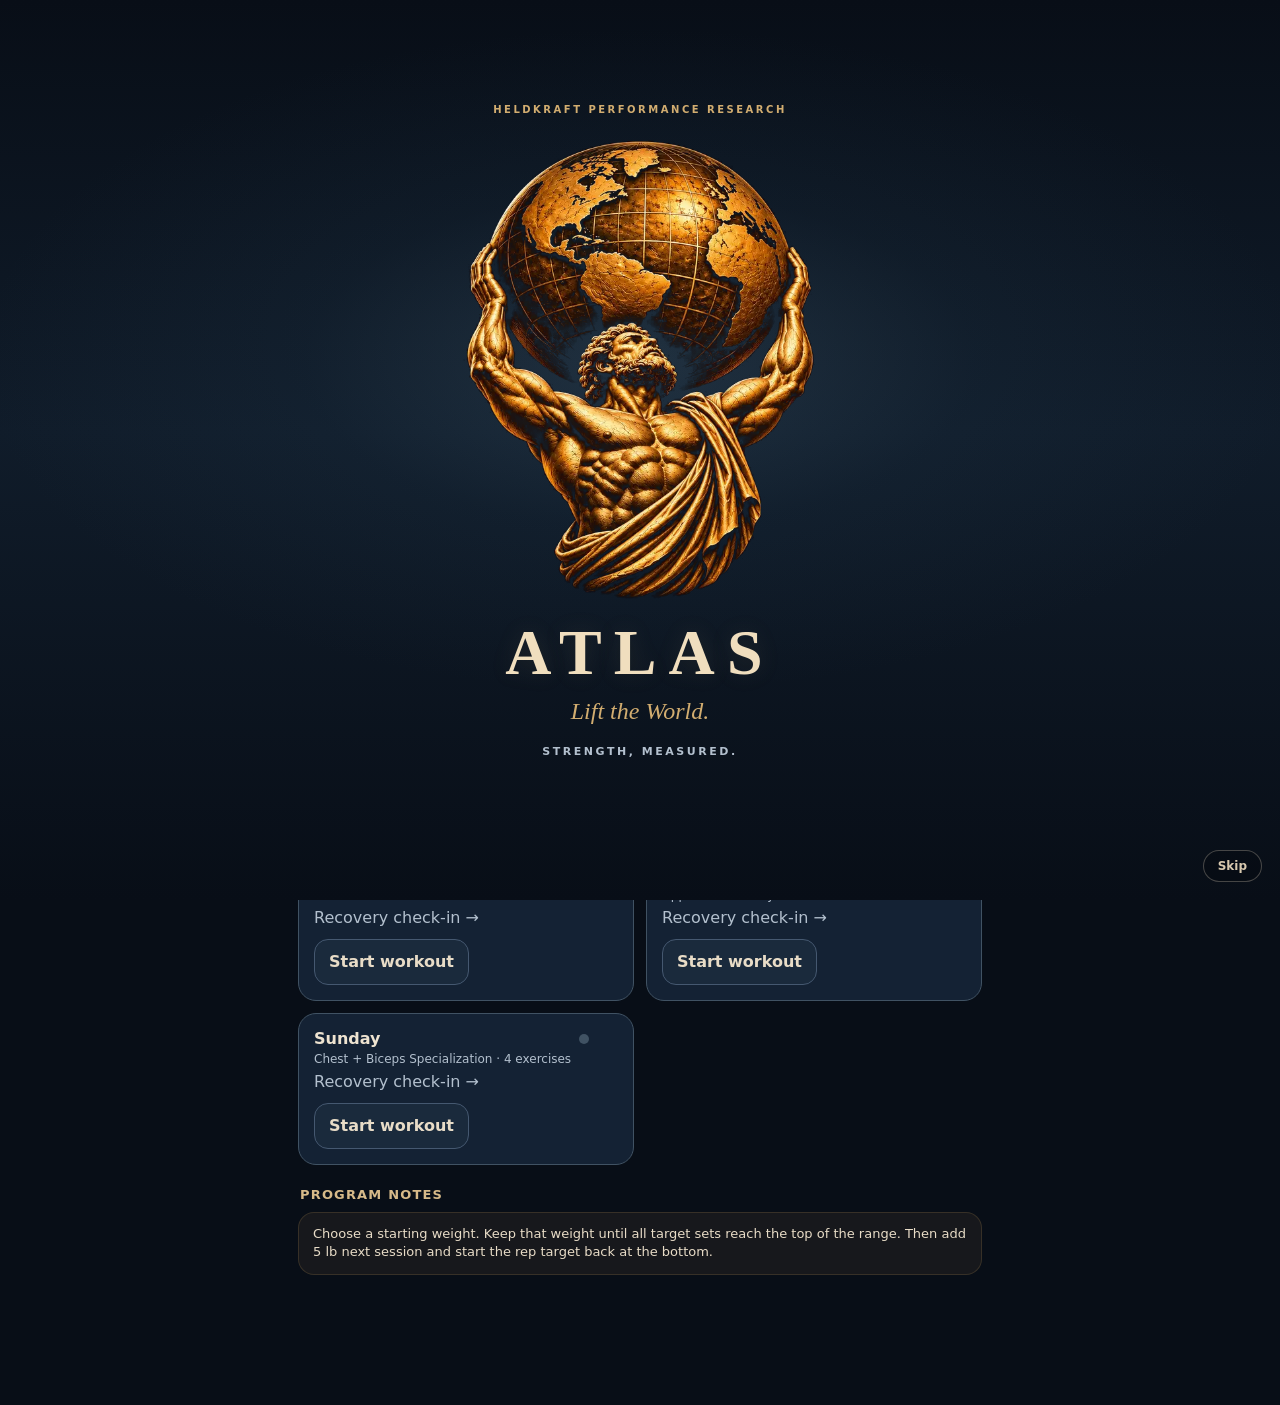
==== commit 62d1c988: "Add matching transparent in-app emblems to Atlas and Hesperides" ====
--- a/index.html
+++ b/index.html
@@ -10,7 +10,7 @@
   <link rel="manifest" href="manifest.json?v=identity3">
   <link rel="apple-touch-icon" sizes="180x180" href="icons/apple-touch-icon.png?v=icons3">
   <link rel="icon" type="image/png" sizes="192x192" href="icons/icon-192.png?v=icons3">
-  <link rel="stylesheet" href="styles.css?v=identity4">
+  <link rel="stylesheet" href="styles.css?v=identity5">
   <title>Atlas · Heldkraft Performance Research</title>
   <style id="heldkraft-launch-style">
   /* Heldkraft launch sequence — uses the approved local icon artwork, not a replacement image. */
@@ -94,7 +94,7 @@
 
   <header class="app-header">
     <div class="atlas-header-brand">
-      <img class="atlas-header-emblem" src="./icons/icon-192.png?v=icons3" width="44" height="44" alt="" aria-hidden="true">
+      <img class="atlas-header-emblem" src="./icons/atlas-launch-cutout.png?v=alpha1" width="44" height="52" alt="" aria-hidden="true">
       <div class="atlas-header-text">
         <div class="eyebrow">HELDKRAFT PERFORMANCE RESEARCH</div>
         <h1>ATLAS <span class="header-program">/ Barbarian Bulk</span></h1>
--- a/styles.css
+++ b/styles.css
@@ -273,7 +273,7 @@
 
 /* Atlas header: mirror Hesperides' 44px branded emblem without changing its layout or colors. */
 .atlas-header-brand{display:flex;align-items:center;gap:10px;flex:1;min-width:0}
-.atlas-header-emblem{display:block;width:44px;height:44px;flex:0 0 44px;object-fit:contain;border-radius:10px}
+.atlas-header-emblem{display:block;width:44px;height:52px;flex:0 0 44px;object-fit:contain;background:transparent;border:0;border-radius:0}
 .atlas-header-text{min-width:0;flex:1}
 .atlas-header-text .eyebrow{font-size:clamp(7px,2.1vw,9px);letter-spacing:.10em;white-space:nowrap}
 .atlas-header-text h1{display:flex;align-items:baseline;flex-wrap:wrap;column-gap:8px;row-gap:2px;margin:3px 0 0}
@@ -281,7 +281,7 @@
 .app-header > #menuBtn{flex:0 0 44px;margin-left:10px}
 @media(max-width:390px){
   .atlas-header-brand{gap:8px}
-  .atlas-header-emblem{width:40px;height:40px;flex-basis:40px}
+  .atlas-header-emblem{width:38px;height:46px;flex-basis:38px}
   .atlas-header-text h1{font-size:19px;letter-spacing:.10em}
   .atlas-header-text .header-program{font-size:9px}
   .app-header > #menuBtn{margin-left:6px}
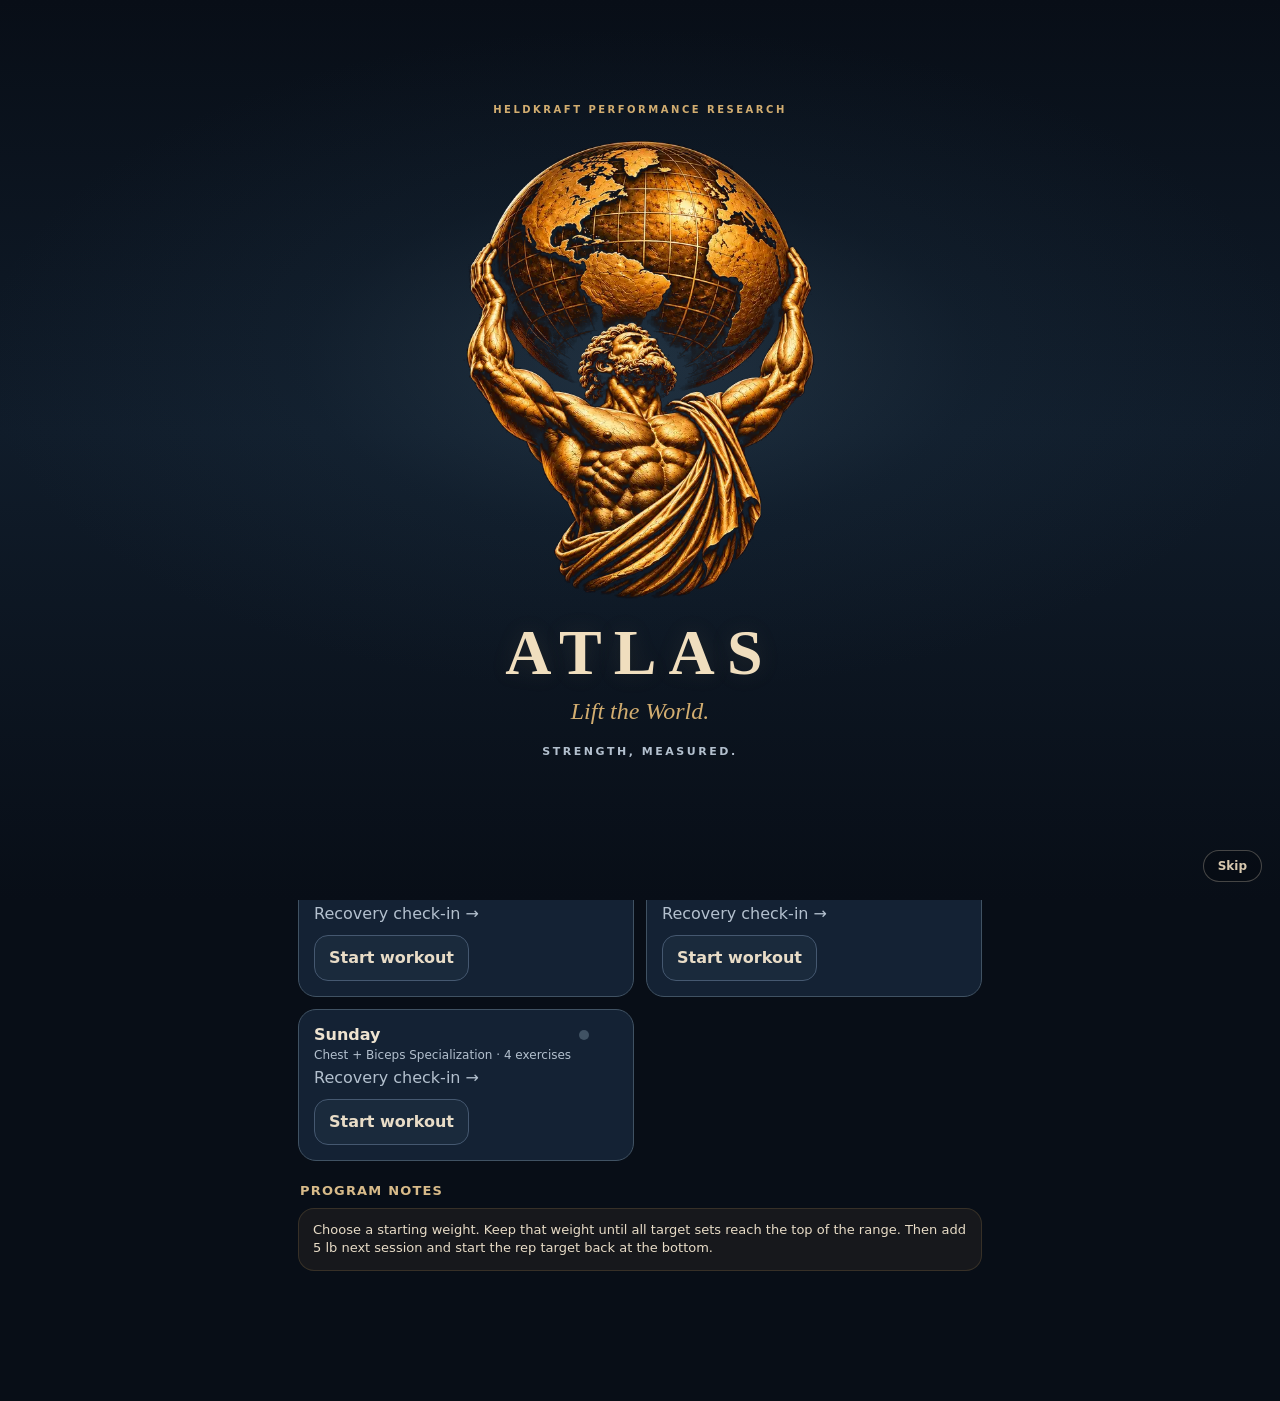
==== commit 3e434247: "Add transparent artwork to both app headers" ====
--- a/index.html
+++ b/index.html
@@ -10,7 +10,7 @@
   <link rel="manifest" href="manifest.json?v=identity3">
   <link rel="apple-touch-icon" sizes="180x180" href="icons/apple-touch-icon.png?v=icons3">
   <link rel="icon" type="image/png" sizes="192x192" href="icons/icon-192.png?v=icons3">
-  <link rel="stylesheet" href="styles.css?v=identity5">
+  <link rel="stylesheet" href="styles.css?v=header-icons1">
   <title>Atlas · Heldkraft Performance Research</title>
   <style id="heldkraft-launch-style">
   /* Heldkraft launch sequence — uses the approved local icon artwork, not a replacement image. */
@@ -93,11 +93,11 @@
   </script>
 
   <header class="app-header">
-    <div class="atlas-header-brand">
-      <img class="atlas-header-emblem" src="./icons/atlas-launch-cutout.png?v=alpha1" width="44" height="52" alt="" aria-hidden="true">
-      <div class="atlas-header-text">
-        <div class="eyebrow">HELDKRAFT PERFORMANCE RESEARCH</div>
-        <h1>ATLAS <span class="header-program">/ Barbarian Bulk</span></h1>
+    <div class="atlas-brand">
+      <img class="header-emblem" src="./icons/atlas-launch-cutout.png" width="48" height="48" alt="">
+      <div>
+      <div class="eyebrow">HELDKRAFT PERFORMANCE RESEARCH</div>
+      <h1>ATLAS <span class="header-program">/ Barbarian Bulk</span></h1>
       </div>
     </div>
     <button class="icon-btn" id="menuBtn" aria-label="Open menu">☰</button>
--- a/styles.css
+++ b/styles.css
@@ -270,19 +270,6 @@
 .atlas-brand-promise small{color:#B3C0CE}
 .atlas-four-tabs .nav-btn.active{color:#D2AD70}
 
-
-/* Atlas header: mirror Hesperides' 44px branded emblem without changing its layout or colors. */
-.atlas-header-brand{display:flex;align-items:center;gap:10px;flex:1;min-width:0}
-.atlas-header-emblem{display:block;width:44px;height:52px;flex:0 0 44px;object-fit:contain;background:transparent;border:0;border-radius:0}
-.atlas-header-text{min-width:0;flex:1}
-.atlas-header-text .eyebrow{font-size:clamp(7px,2.1vw,9px);letter-spacing:.10em;white-space:nowrap}
-.atlas-header-text h1{display:flex;align-items:baseline;flex-wrap:wrap;column-gap:8px;row-gap:2px;margin:3px 0 0}
-.atlas-header-text .header-program{white-space:nowrap}
-.app-header > #menuBtn{flex:0 0 44px;margin-left:10px}
-@media(max-width:390px){
-  .atlas-header-brand{gap:8px}
-  .atlas-header-emblem{width:38px;height:46px;flex-basis:38px}
-  .atlas-header-text h1{font-size:19px;letter-spacing:.10em}
-  .atlas-header-text .header-program{font-size:9px}
-  .app-header > #menuBtn{margin-left:6px}
-}
+.atlas-brand{display:flex;align-items:center;gap:10px;min-width:0}
+.header-emblem{display:block;width:48px;height:48px;object-fit:contain;flex:none}
+@media(max-width:375px){.atlas-brand{gap:7px}.header-emblem{width:40px;height:40px}.app-header .eyebrow{font-size:8px}}
